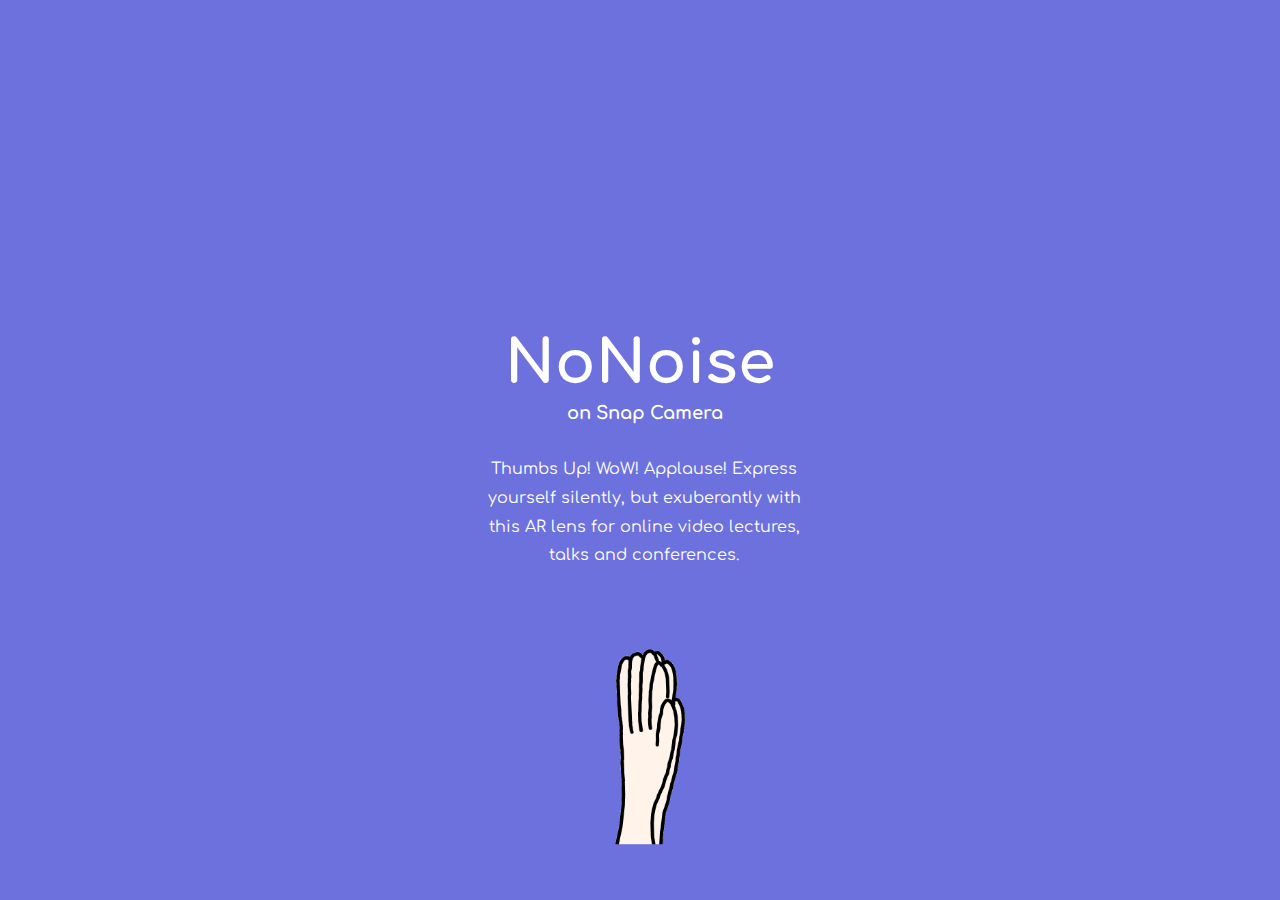
==== index.html @ 03bd6b6f "mobile fix" ====
<DOCTYPE! html>

<htmlL>

<head>
<!-- 	<link rel='icon' type='image/png' href='Icon.png'/> -->
	<link rel="stylesheet" href="main.css">
	<!-- <link rel="icon" href="Icon.ico"> -->
	<link href="https://fonts.googleapis.com/css2?family=Comfortaa:wght@600&display=swap" rel="stylesheet">
	<link href="https://fonts.googleapis.com/css2?family=Comfortaa:wght@300;600&display=swap" rel="stylesheet">
	
	<script src="js/script.js"></script>
</head>

<body>
	<div class="title">
		<p>NoNoise</p>
	</div>
	<div class="subtitle">
		<p>on Snap Camera</p>
	</div>
	<div id="tagline">
		<p>Thumbs Up! WoW! Applause! Express yourself silently, but exuberantly with this AR lens for online video lectures, talks and conferences.</p>
	</div>

	<div id="handClapGif">
		<img src="Clap.gif" alt=”gif”/>
	</div>

	
</body>

</html>

<!-- 
<button onclick="revealMessage()">Click me!</button>
<div id="hiddenMessage" style="display:none" class="title">
	<p>WOW</p>
	<button id="countDownButton" onclick="countDown()">10</button>
</div>
<br>
<div class="title">
	<ul>
		<li> Purple </li>
		<li> Yellow </li>
	</ul>
</div>
<br>
<div id="bold">
	<p>Hello</p>
</div>
<br> -->
---- main.css ----
body {
/*	align-items: center;*/
	position:absolute;
	margin: 0;
	top: 50%;
	left: 50%;
	margin-right: -50%;
	transform: translate(-50%, -50%);
	display: block;
	background-color: #6d71de;
	color:white;
	font-family: 'Comfortaa', cursive;
}

.title{
	font-weight: bolder;
	font-size: 60px;/*4em;*/
	text-align: center;
}

.subtitle{
	font-weight: bolder;
	font-size: 18px;
	text-align: center;
	margin-left: 0.5em;
	margin-top: -3.0em;
}

#tagline{
	margin-top: 2em;
	width: 20em;
	font-size: 16px;
	line-height: 1.8;
	text-align: center;
	margin-left: 0.5em;
}

#handClapGif{
	position:absolute;
	transform: translate(15%,5%);
}

#handClapGif img {
	width: 75%;
}


@media only screen and (max-device-width : 800px) {
  body {
  	background-color: black;
  }
}
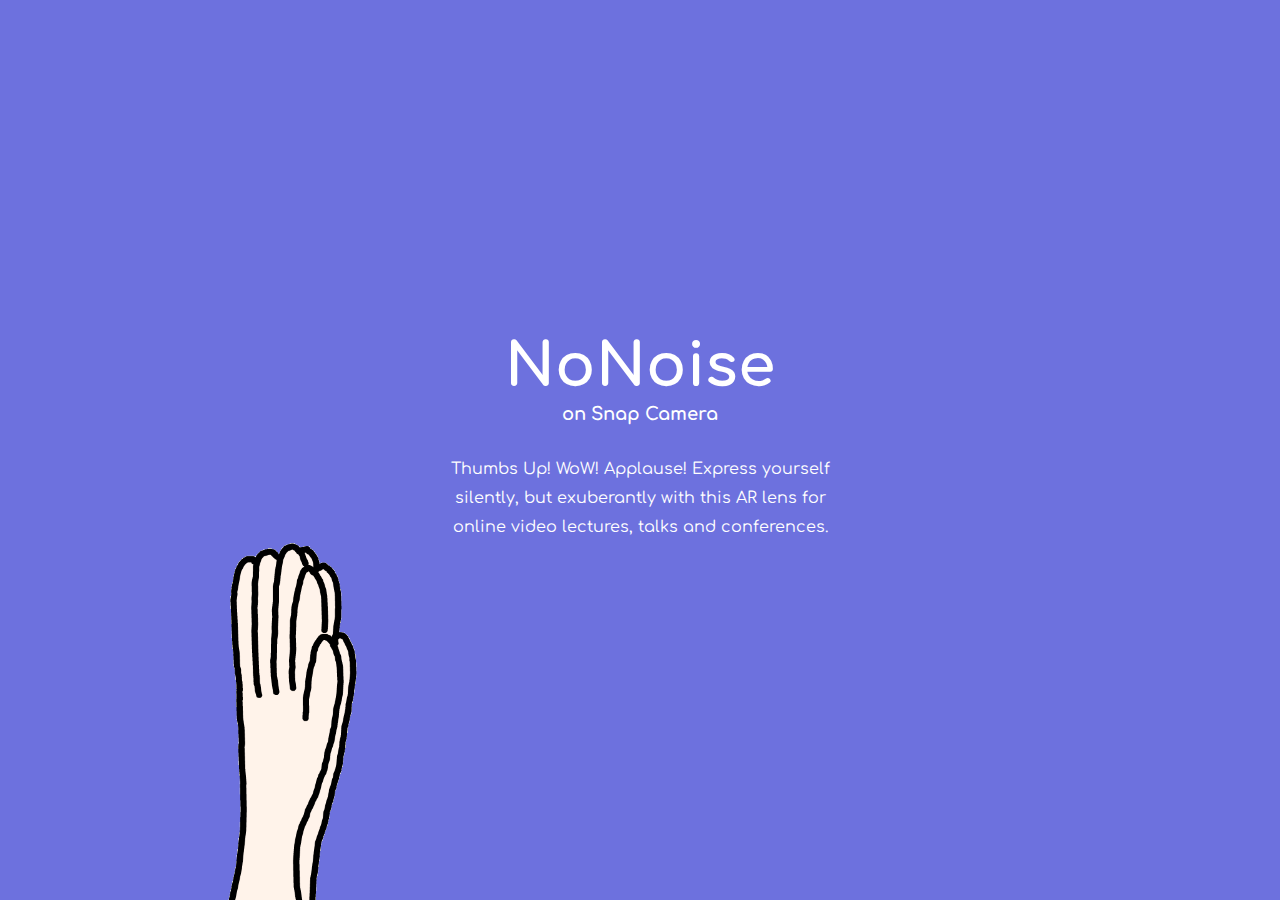
==== commit ff62025b: "clean up positioning" ====
--- a/index.html
+++ b/index.html
@@ -13,40 +13,21 @@
 </head>
 
 <body>
-	<div class="title">
-		<p>NoNoise</p>
-	</div>
-	<div class="subtitle">
-		<p>on Snap Camera</p>
-	</div>
-	<div id="tagline">
-		<p>Thumbs Up! WoW! Applause! Express yourself silently, but exuberantly with this AR lens for online video lectures, talks and conferences.</p>
+	<div class="titleBlock">
+		<div id="title">
+			NoNoise
+		</div>
+		<div id="subtitle">
+			on Snap Camera
+		</div>
+		<div id="tagline">
+			<p>Thumbs Up! WoW! Applause! Express yourself silently, but exuberantly with this AR lens for online video lectures, talks and conferences.</p>
+		</div>
 	</div>
 
 	<div id="handClapGif">
 		<img src="Clap.gif" alt=”gif”/>
 	</div>
-
-	
 </body>
 
-</html>
-
-<!-- 
-<button onclick="revealMessage()">Click me!</button>
-<div id="hiddenMessage" style="display:none" class="title">
-	<p>WOW</p>
-	<button id="countDownButton" onclick="countDown()">10</button>
-</div>
-<br>
-<div class="title">
-	<ul>
-		<li> Purple </li>
-		<li> Yellow </li>
-	</ul>
-</div>
-<br>
-<div id="bold">
-	<p>Hello</p>
-</div>
-<br> -->+</html>--- a/main.css
+++ b/main.css
@@ -1,53 +1,68 @@
 
 body {
-/*	align-items: center;*/
-	position:absolute;
-	margin: 0;
-	top: 50%;
-	left: 50%;
-	margin-right: -50%;
-	transform: translate(-50%, -50%);
-	display: block;
 	background-color: #6d71de;
 	color:white;
 	font-family: 'Comfortaa', cursive;
 }
 
-.title{
+.titleBlock {
+	width: 30%;
+	min-width:310px;
+	margin:0 auto;
+	margin-top: 37vh;
+}
+
+#title{
+	position: relative;
 	font-weight: bolder;
 	font-size: 60px;/*4em;*/
 	text-align: center;
+	padding-bottom: 1%;
 }
 
-.subtitle{
+#subtitle{
+	position:relative;
 	font-weight: bolder;
 	font-size: 18px;
 	text-align: center;
-	margin-left: 0.5em;
-	margin-top: -3.0em;
+	padding-bottom: 4%;
 }
 
 #tagline{
-	margin-top: 2em;
-	width: 20em;
+	position:relative;
 	font-size: 16px;
 	line-height: 1.8;
 	text-align: center;
-	margin-left: 0.5em;
 }
 
 #handClapGif{
-	position:absolute;
-	transform: translate(15%,5%);
+	position:fixed;
+	bottom:0;
+	left:5vw;
 }
 
 #handClapGif img {
-	width: 75%;
+	width:50vh;
 }
 
 
+/*MOBILE SETTINGS*/
 @media only screen and (max-device-width : 800px) {
   body {
   	background-color: black;
   }
+
+  #tagline{
+  	width: 80vw;
+  	font-size: 50px;
+  }
+
+  #handClapGif{
+	position:absolute;
+	transform: translate(30%,10%);
+  }
+
+  #handClapGif img {
+	width: 150%;
+  }
 }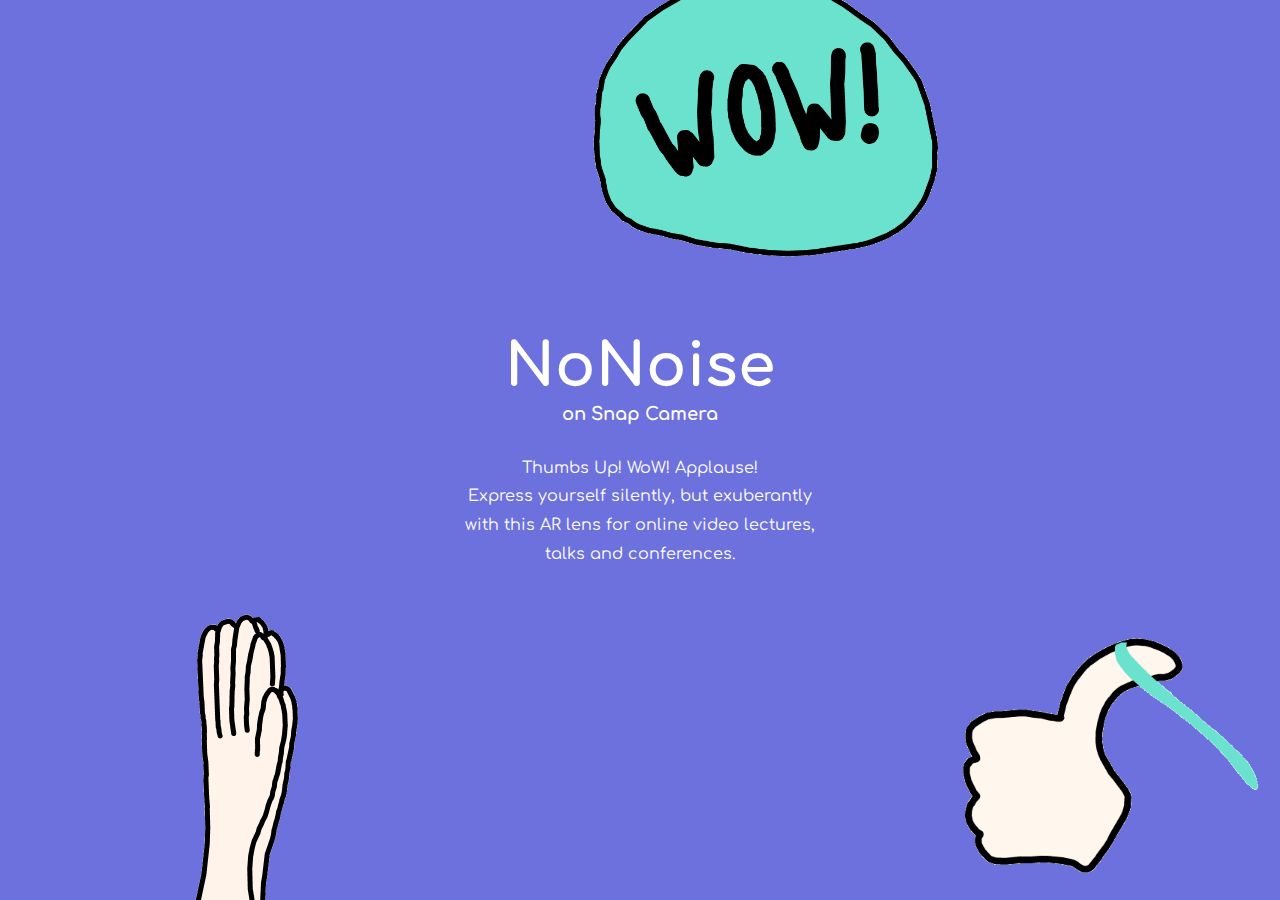
==== commit 8c46eec1: "other gifs added" ====
--- a/index.html
+++ b/index.html
@@ -21,12 +21,20 @@
 			on Snap Camera
 		</div>
 		<div id="tagline">
-			<p>Thumbs Up! WoW! Applause! Express yourself silently, but exuberantly with this AR lens for online video lectures, talks and conferences.</p>
+			<p>Thumbs Up! WoW! Applause! <br> Express yourself silently, but exuberantly with this AR lens for online video lectures, talks and conferences.</p>
 		</div>
 	</div>
 
 	<div id="handClapGif">
-		<img src="Clap.gif" alt=”gif”/>
+		<img src="assets/Clap.gif" alt=”gif”/>
+	</div>
+
+	<div id="wowGif">
+		<img src="assets/Wow.gif" alt=”gif”/>
+	</div>
+
+	<div id="thumbGif">
+		<img src="assets/ThumbsUp.gif" alt=”gif”/>
 	</div>
 </body>
 
--- a/main.css
+++ b/main.css
@@ -6,8 +6,7 @@
 }
 
 .titleBlock {
-	width: 30%;
-	min-width:310px;
+	width: 350px;
 	margin:0 auto;
 	margin-top: 37vh;
 }
@@ -42,27 +41,63 @@
 }
 
 #handClapGif img {
-	width:50vh;
+	width:50%;
+}
+
+#wowGif{
+	position:fixed;
+	top:-10%;
+	right:0;
+}
+
+#wowGif img {
+	width:55%;
+}
+
+#thumbGif {
+	position:fixed;
+	bottom:-10%;
+	right:0;
+	transform: scaleX(-1);
+}
+
+#thumbGif img {
+	width: 75%;
 }
 
 
+/*NARROW WINDOW EXCEPTIONS*/
+@media all and (max-width : 900px) {
+	#thumbGif img {
+		display: none;
+	}
+}
+
 /*MOBILE SETTINGS*/
 @media only screen and (max-device-width : 800px) {
-  body {
-  	background-color: black;
+  .titleBlock {
+  	width: 70%;
+  	margin-top: 30vh;
   }
 
-  #tagline{
-  	width: 80vw;
-  	font-size: 50px;
+  #title{
+  	font-size: 100px;
   }
 
-  #handClapGif{
-	position:absolute;
-	transform: translate(30%,10%);
+  #subtitle {
+  	font-size: 36px;
+  }
+
+  #tagline {
+  	font-size: 32px;
   }
 
   #handClapGif img {
-	width: 150%;
+/*	width:40vh;*/
   }
+
+  #thumbGif img {
+	display: none;
+  }
+
 }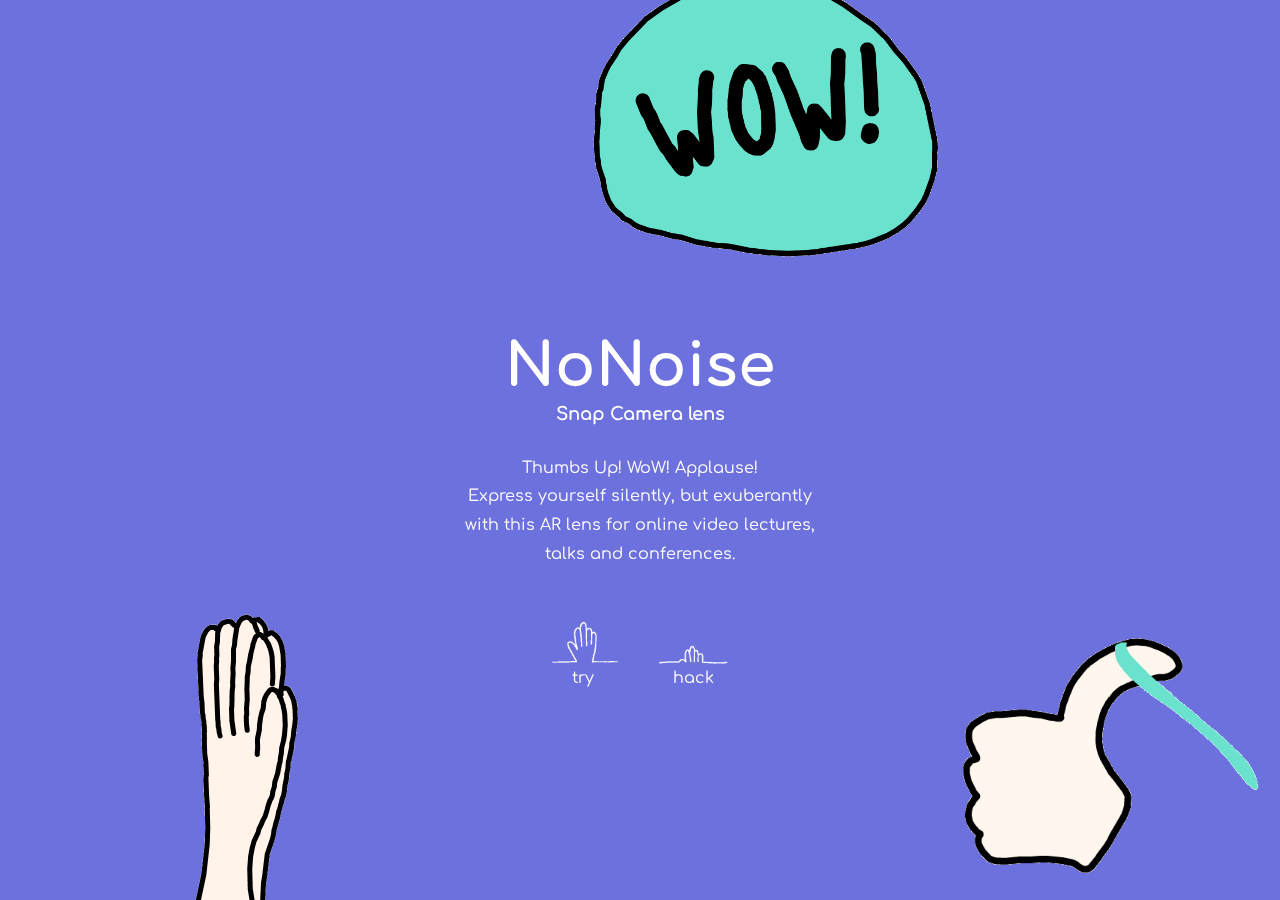
==== commit 030ffa70: "menu buttons" ====
--- a/index.html
+++ b/index.html
@@ -13,18 +13,6 @@
 </head>
 
 <body>
-	<div class="titleBlock">
-		<div id="title">
-			NoNoise
-		</div>
-		<div id="subtitle">
-			on Snap Camera
-		</div>
-		<div id="tagline">
-			<p>Thumbs Up! WoW! Applause! <br> Express yourself silently, but exuberantly with this AR lens for online video lectures, talks and conferences.</p>
-		</div>
-	</div>
-
 	<div id="handClapGif">
 		<img src="assets/Clap.gif" alt=”gif”/>
 	</div>
@@ -36,6 +24,39 @@
 	<div id="thumbGif">
 		<img src="assets/ThumbsUp.gif" alt=”gif”/>
 	</div>
+
+	<div class="titleBlock">
+		<div id="title">
+			NoNoise
+		</div>
+		<div id="subtitle">
+			Snap Camera lens
+		</div>
+		<div id="tagline">
+			<p>Thumbs Up! WoW! Applause! <br> Express yourself silently, but exuberantly with this AR lens for online video lectures, talks and conferences.</p>
+		</div>
+		<div id="menuGif">
+			<div id="menuTry">
+				<div>
+					<a href=""><img src="assets/menuTry.gif" alt=”gif”/></a>
+					<br>
+					<a href=""><div id="TryMeLabel">try</div></a>
+
+				</div>
+			</div><div id="menuHack">
+				<div>
+					<a href=""><img src="assets/menuHack.gif"  alt=”gif”/></a>
+					<br>
+					<a href=""><div id="HackMeLabel">hack</div></a>
+				</div>
+			</div>
+		</div>
+		
+	</div>
+
+	
+
+	
 </body>
 
 </html>--- a/main.css
+++ b/main.css
@@ -34,10 +34,63 @@
 	text-align: center;
 }
 
+#menuGif {
+	display:flex;
+	justify-content: center;
+	margin-top: -1em;
+}
+
+#menuGif img {
+	height:100px;
+	width:100px;
+}
+
+#menuGif a {
+	color:white;
+	text-decoration: none;
+}
+
+#menuGif a:hover {
+	color:white;
+	text-decoration: underline;
+}
+
+#menuTry {
+	position: relative;
+	display: flex;
+	justify-content: flex-end;
+	padding-right: 5px;
+	z-index: 2;
+}
+
+#menuHack {
+	position: relative;
+	display:flex;
+	justify-content: flex-start;
+	padding-left: 5px;
+	z-index: 3;
+}
+
+#TryMeLabel {
+	text-align: center;
+	font-size: 16px;
+	padding-right: 4px;
+}
+
+#HackMeLabel {
+	text-align: center;
+	font-size: 16px;
+	padding-right: 4px;
+}
+
+
+/*FREE FLOATING GIFS*/
+
 #handClapGif{
 	position:fixed;
 	bottom:0;
 	left:5vw;
+	z-index: -1;
 }
 
 #handClapGif img {
@@ -48,6 +101,7 @@
 	position:fixed;
 	top:-10%;
 	right:0;
+	z-index: -1;
 }
 
 #wowGif img {
@@ -59,11 +113,16 @@
 	bottom:-10%;
 	right:0;
 	transform: scaleX(-1);
+	z-index: -1;
 }
 
 #thumbGif img {
 	width: 75%;
 }
+
+
+
+
 
 
 /*NARROW WINDOW EXCEPTIONS*/
@@ -93,11 +152,15 @@
   }
 
   #handClapGif img {
-/*	width:40vh;*/
+	width:40vh;
   }
 
   #thumbGif img {
 	display: none;
   }
 
+  #wowGif img {
+  	width:40vh;
+  }
+
 }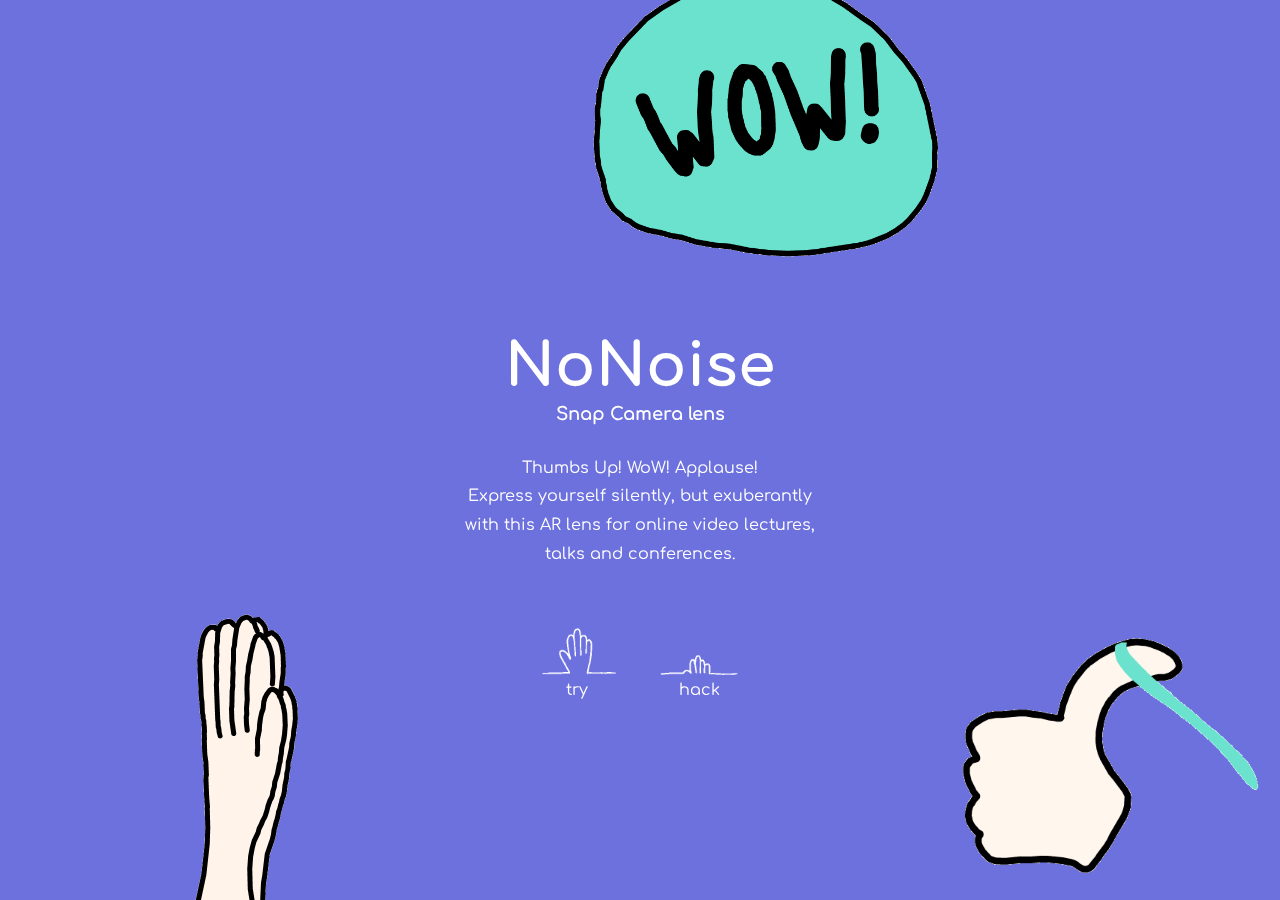
==== commit 659d1cdc: "links added" ====
--- a/index.html
+++ b/index.html
@@ -38,9 +38,9 @@
 		<div id="menuGif">
 			<div id="menuTry">
 				<div>
-					<a href=""><img src="assets/menuTry.gif" alt=”gif”/></a>
+					<a href="https://www.snapchat.com/unlock/?type=SNAPCODE&uuid=6b8673f10f3441388c0b096db230afb8&metadata=01"><img src="assets/menuTry.gif" alt=”gif”/></a>
 					<br>
-					<a href=""><div id="TryMeLabel">try</div></a>
+					<a href="https://github.com/zazazoe/NoNoise"><div id="TryMeLabel">try</div></a>
 
 				</div>
 			</div><div id="menuHack">
--- a/main.css
+++ b/main.css
@@ -41,8 +41,8 @@
 }
 
 #menuGif img {
-	height:100px;
-	width:100px;
+	height:7em;
+	width:7em;
 }
 
 #menuGif a {
@@ -136,7 +136,7 @@
 @media only screen and (max-device-width : 800px) {
   .titleBlock {
   	width: 70%;
-  	margin-top: 30vh;
+  	margin-top: 20vh;
   }
 
   #title{
@@ -151,8 +151,33 @@
   	font-size: 32px;
   }
 
+  #menuGif {
+  	margin-top: -3em;
+  }
+
+  #menuGif img {
+	height:12em;
+	width:12em;
+  }
+
+  #menuTry {
+  	padding-right: 10px;
+  }
+
+  #menuHack {
+  	padding-left: 10px;
+  }
+
+  #TryMeLabel {
+  	font-size: 32px;
+  }
+
+  #HackMeLabel {
+  	font-size: 32px;
+  }
+
   #handClapGif img {
-	width:40vh;
+	width:35vh;
   }
 
   #thumbGif img {
@@ -160,7 +185,7 @@
   }
 
   #wowGif img {
-  	width:40vh;
+  	width:36vh;
   }
 
 }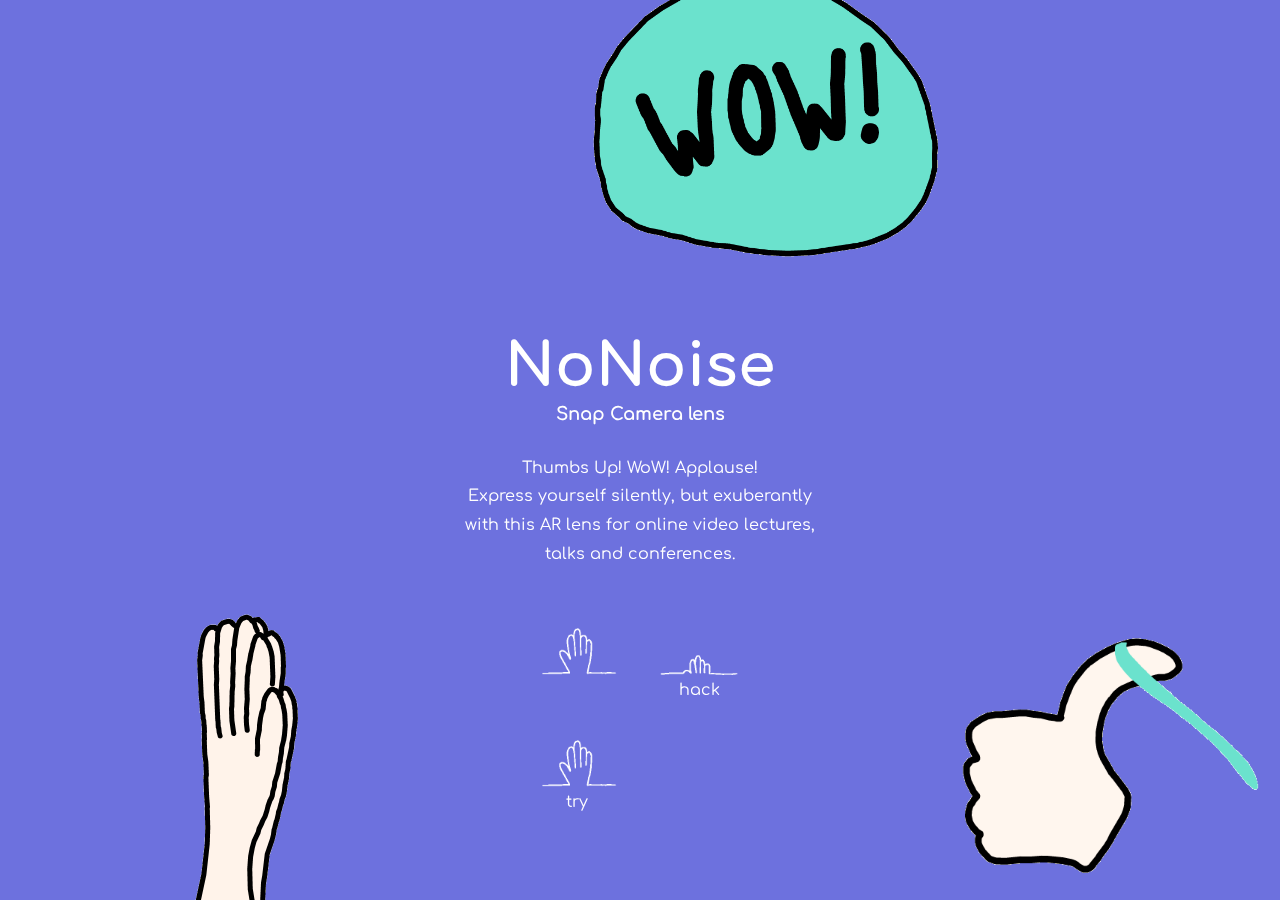
==== commit c77938ad: "links fix" ====
--- a/index.html
+++ b/index.html
@@ -40,14 +40,14 @@
 				<div>
 					<a href="https://www.snapchat.com/unlock/?type=SNAPCODE&uuid=6b8673f10f3441388c0b096db230afb8&metadata=01"><img src="assets/menuTry.gif" alt=”gif”/></a>
 					<br>
-					<a href="https://github.com/zazazoe/NoNoise"><div id="TryMeLabel">try</div></a>
+					<a href="https://www.snapchat.com/unlock/?type=SNAPCODE&uuid=6b8673f10f3441388c0b096db230afb8&metadata=01"><img src="assets/menuTry.gif"><div id="TryMeLabel">try</div></a>
 
 				</div>
 			</div><div id="menuHack">
 				<div>
-					<a href=""><img src="assets/menuHack.gif"  alt=”gif”/></a>
+					<a href="https://github.com/zazazoe/ARZoomLens"><img src="assets/menuHack.gif"  alt=”gif”/></a>
 					<br>
-					<a href=""><div id="HackMeLabel">hack</div></a>
+					<a href="https://github.com/zazazoe/ARZoomLens"><div id="HackMeLabel">hack</div></a>
 				</div>
 			</div>
 		</div>
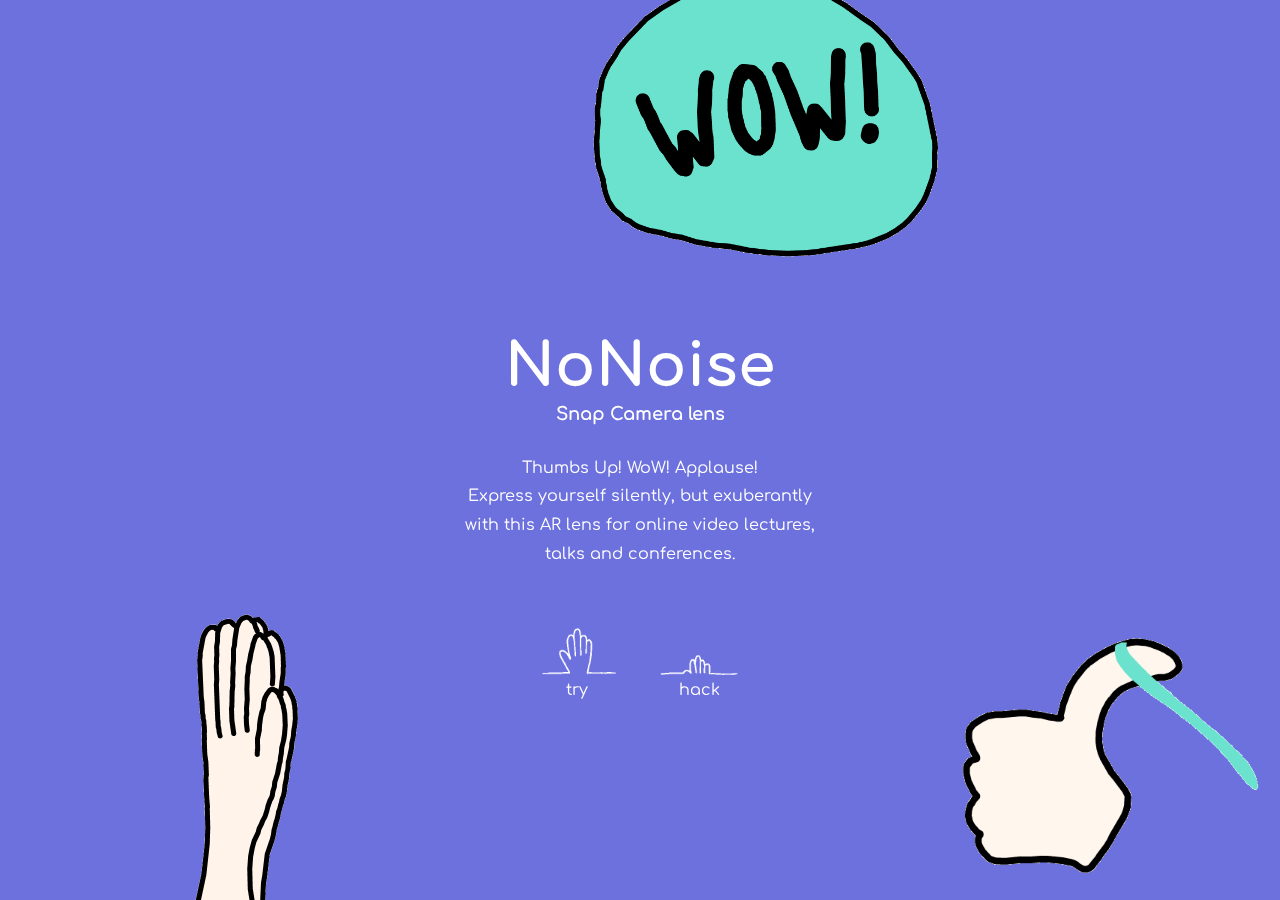
==== commit 537e6b88: "other link fix" ====
--- a/index.html
+++ b/index.html
@@ -38,16 +38,16 @@
 		<div id="menuGif">
 			<div id="menuTry">
 				<div>
-					<a href="https://www.snapchat.com/unlock/?type=SNAPCODE&uuid=6b8673f10f3441388c0b096db230afb8&metadata=01"><img src="assets/menuTry.gif" alt=”gif”/></a>
+					<a href="https://www.snapchat.com/unlock/?type=SNAPCODE&uuid=6b8673f10f3441388c0b096db230afb8&metadata=01" target="_blank"><img src="assets/menuTry.gif" alt=”gif”/></a>
 					<br>
-					<a href="https://www.snapchat.com/unlock/?type=SNAPCODE&uuid=6b8673f10f3441388c0b096db230afb8&metadata=01"><img src="assets/menuTry.gif"><div id="TryMeLabel">try</div></a>
+					<a href="https://www.snapchat.com/unlock/?type=SNAPCODE&uuid=6b8673f10f3441388c0b096db230afb8&metadata=01" target="_blank"><div id="TryMeLabel">try</div></a>
 
 				</div>
 			</div><div id="menuHack">
 				<div>
-					<a href="https://github.com/zazazoe/ARZoomLens"><img src="assets/menuHack.gif"  alt=”gif”/></a>
+					<a href="https://github.com/zazazoe/ARZoomLens" target="_blank"><img src="assets/menuHack.gif"  alt=”gif”/></a>
 					<br>
-					<a href="https://github.com/zazazoe/ARZoomLens"><div id="HackMeLabel">hack</div></a>
+					<a href="https://github.com/zazazoe/ARZoomLens" target="_blank"><div id="HackMeLabel">hack</div></a>
 				</div>
 			</div>
 		</div>
